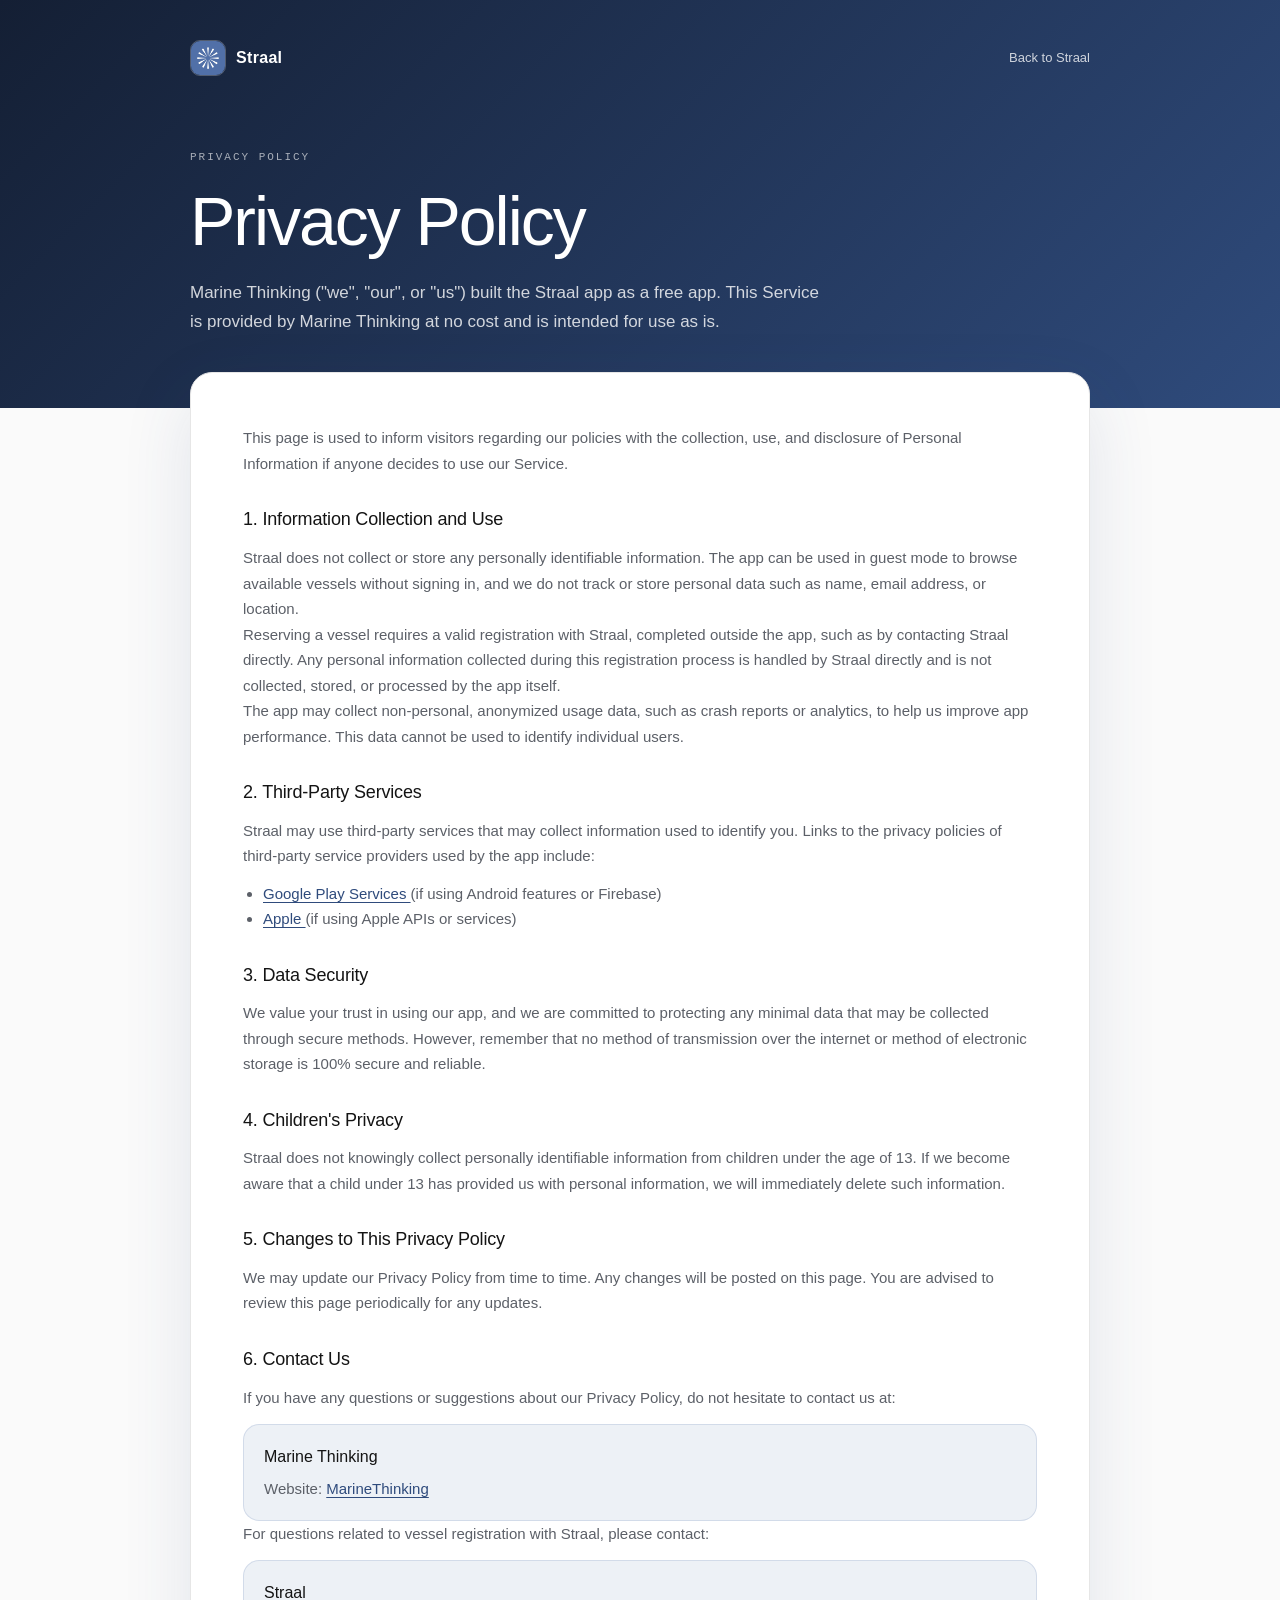
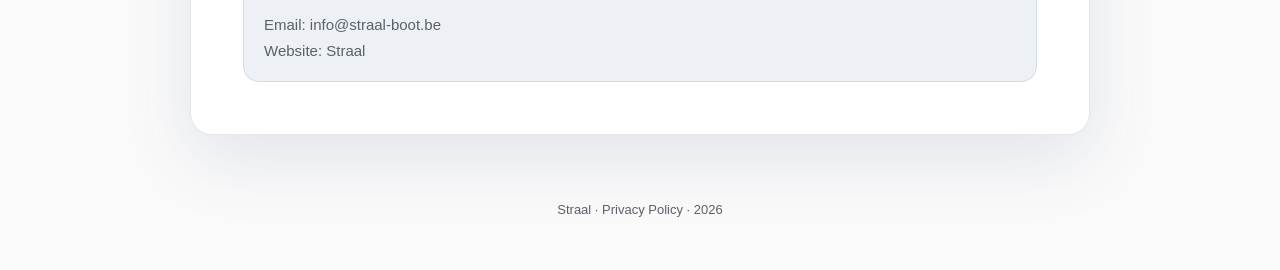
==== privacy.html @ cee1fd43 "create release page" ====
<!DOCTYPE html>
<html lang="en">
<head>
  <meta charset="UTF-8" />
  <meta name="viewport" content="width=device-width, initial-scale=1.0" />
  <title>Privacy Policy | Straal</title>
  <meta
    name="description"
    content="Privacy Policy for the Straal app, provided by Marine Thinking."
  />
  <link rel="icon" href="assets/logo-740.png" type="image/png" sizes="any" />
  <link rel="apple-touch-icon" href="assets/logo-740.png" />
  <style>
    *, *::before, *::after { box-sizing: border-box; margin: 0; padding: 0; }

    :root {
      --primary: rgb(84, 116, 170);
      --primary-dark: rgb(47, 75, 124);
      --primary-subtle: rgba(84, 116, 170, 0.1);
      --text-primary: rgb(20, 20, 20);
      --text-secondary: rgb(92, 96, 104);
      --bg-primary: rgb(255, 255, 255);
      --bg-secondary: rgb(250, 250, 250);
      --bg-dark: rgb(20, 31, 52);
      --border-ui: rgb(230, 230, 230);
      --sans: -apple-system, BlinkMacSystemFont, 'Segoe UI', 'Roboto', 'Helvetica Neue', Arial, sans-serif;
      --mono: ui-monospace, 'Cascadia Code', 'Source Code Pro', Menlo, monospace;
    }

    body {
      font-family: var(--sans);
      line-height: 1.7;
      color: var(--text-primary);
      background: var(--bg-secondary);
      min-height: 100vh;
    }

    .hero {
      background: linear-gradient(135deg, var(--bg-dark) 0%, var(--primary-dark) 100%);
      color: #fff;
      padding: 40px 24px 72px;
    }

    .wrapper {
      width: min(900px, 100%);
      margin: 0 auto;
    }

    .topbar {
      display: flex;
      align-items: center;
      justify-content: space-between;
      gap: 20px;
      margin-bottom: 72px;
    }

    .brand {
      display: inline-flex;
      align-items: center;
      gap: 10px;
      color: #fff;
      text-decoration: none;
      font-weight: 600;
      letter-spacing: 0.02em;
    }

    .brand img {
      width: 36px;
      height: 36px;
      border-radius: 10px;
      border: 1px solid rgba(255, 255, 255, 0.25);
      display: block;
    }

    .back-link {
      color: rgba(255, 255, 255, 0.78);
      text-decoration: none;
      font-size: 13px;
      transition: color 0.2s ease;
    }

    .back-link:hover,
    .back-link:focus-visible {
      color: #fff;
    }

    .eyebrow {
      font-family: var(--mono);
      font-size: 11px;
      letter-spacing: 0.18em;
      text-transform: uppercase;
      color: rgba(255, 255, 255, 0.62);
      margin-bottom: 20px;
    }

    h1 {
      font-size: clamp(40px, 7vw, 68px);
      font-weight: 200;
      line-height: 1;
      letter-spacing: -0.03em;
      margin-bottom: 24px;
    }

    .intro {
      max-width: 640px;
      color: rgba(255, 255, 255, 0.8);
      font-size: 17px;
      font-weight: 300;
    }

    main {
      padding: 0 24px 64px;
    }

    .policy-card {
      width: min(900px, 100%);
      margin: -36px auto 0;
      background: var(--bg-primary);
      border: 1px solid var(--border-ui);
      border-radius: 22px;
      padding: clamp(28px, 5vw, 52px);
      box-shadow: 0 24px 70px rgba(47, 75, 124, 0.12);
    }

    .policy-card > p,
    .policy-section {
      margin-bottom: 28px;
    }

    .policy-section:last-child {
      margin-bottom: 0;
    }

    h2 {
      font-size: 18px;
      font-weight: 500;
      letter-spacing: -0.01em;
      margin-bottom: 10px;
    }

    p,
    li {
      color: var(--text-secondary);
      font-size: 15px;
      font-weight: 300;
    }

    ul {
      margin: 12px 0 0 20px;
    }

    a {
      color: var(--primary-dark);
      text-underline-offset: 3px;
    }

    .contact-block {
      background: var(--primary-subtle);
      border: 1px solid rgba(84, 116, 170, 0.18);
      border-radius: 16px;
      padding: 18px 20px;
      margin-top: 14px;
    }

    .contact-block + .contact-block {
      margin-top: 12px;
    }

    .contact-name {
      color: var(--text-primary);
      font-weight: 500;
      margin-bottom: 6px;
    }

    footer {
      text-align: center;
      color: var(--text-secondary);
      font-size: 13px;
      padding: 0 24px 48px;
    }

    @media (max-width: 640px) {
      .topbar {
        margin-bottom: 56px;
      }

      .policy-card {
        border-radius: 18px;
      }
    }
  </style>
</head>
<body>
  <header class="hero">
    <div class="wrapper">
      <nav class="topbar" aria-label="Privacy navigation">
        <a class="brand" href="index.html" aria-label="Straal home">
          <img src="assets/logo-740.png" alt="" width="36" height="36" />
          <span>Straal</span>
        </a>
        <a class="back-link" href="index.html">Back to Straal</a>
      </nav>

      <p class="eyebrow">Privacy Policy</p>
      <h1>Privacy Policy</h1>
      <p class="intro">
        Marine Thinking ("we", "our", or "us") built the Straal app as a free app.
        This Service is provided by Marine Thinking at no cost and is intended for use as is.
      </p>
    </div>
  </header>

  <main>
    <article class="policy-card">
      <p>
        This page is used to inform visitors regarding our policies with the collection,
        use, and disclosure of Personal Information if anyone decides to use our Service.
      </p>

      <section class="policy-section">
        <h2>1. Information Collection and Use</h2>
        <p>
          Straal does not collect or store any personally identifiable information. The app
          can be used in guest mode to browse available vessels without signing in, and we
          do not track or store personal data such as name, email address, or location.
        </p>
        <p>
          Reserving a vessel requires a valid registration with Straal, completed outside
          the app, such as by contacting Straal directly. Any personal information collected
          during this registration process is handled by Straal directly and is not collected,
          stored, or processed by the app itself.
        </p>
        <p>
          The app may collect non-personal, anonymized usage data, such as crash reports
          or analytics, to help us improve app performance. This data cannot be used to
          identify individual users.
        </p>
      </section>

      <section class="policy-section">
        <h2>2. Third-Party Services</h2>
        <p>
          Straal may use third-party services that may collect information used to identify you.
          Links to the privacy policies of third-party service providers used by the app include:
        </p>
        <ul>
          <li>
            <a href="https://policies.google.com/privacy" target="_blank" rel="noopener noreferrer">
              Google Play Services
            </a>
            (if using Android features or Firebase)
          </li>
          <li>
            <a href="https://www.apple.com/legal/privacy/" target="_blank" rel="noopener noreferrer">
              Apple
            </a>
            (if using Apple APIs or services)
          </li>
        </ul>
      </section>

      <section class="policy-section">
        <h2>3. Data Security</h2>
        <p>
          We value your trust in using our app, and we are committed to protecting any minimal
          data that may be collected through secure methods. However, remember that no method
          of transmission over the internet or method of electronic storage is 100% secure
          and reliable.
        </p>
      </section>

      <section class="policy-section">
        <h2>4. Children's Privacy</h2>
        <p>
          Straal does not knowingly collect personally identifiable information from children
          under the age of 13. If we become aware that a child under 13 has provided us with
          personal information, we will immediately delete such information.
        </p>
      </section>

      <section class="policy-section">
        <h2>5. Changes to This Privacy Policy</h2>
        <p>
          We may update our Privacy Policy from time to time. Any changes will be posted on
          this page. You are advised to review this page periodically for any updates.
        </p>
      </section>

      <section class="policy-section">
        <h2>6. Contact Us</h2>
        <p>
          If you have any questions or suggestions about our Privacy Policy, do not hesitate
          to contact us at:
        </p>

        <div class="contact-block">
          <div class="contact-name">Marine Thinking</div>
          <p>
            Website:
            <a href="https://www.marinethinking.com/" target="_blank" rel="noopener noreferrer">
              MarineThinking
            </a>
          </p>
        </div>

        <p>
          For questions related to vessel registration with Straal, please contact:
        </p>

        <div class="contact-block">
          <div class="contact-name">Straal</div>
          <p>Email: info@straal-boot.be</p>
          <p>Website: Straal</p>
        </div>
      </section>
    </article>
  </main>

  <footer>
    Straal · Privacy Policy · 2026
  </footer>
</body>
</html>
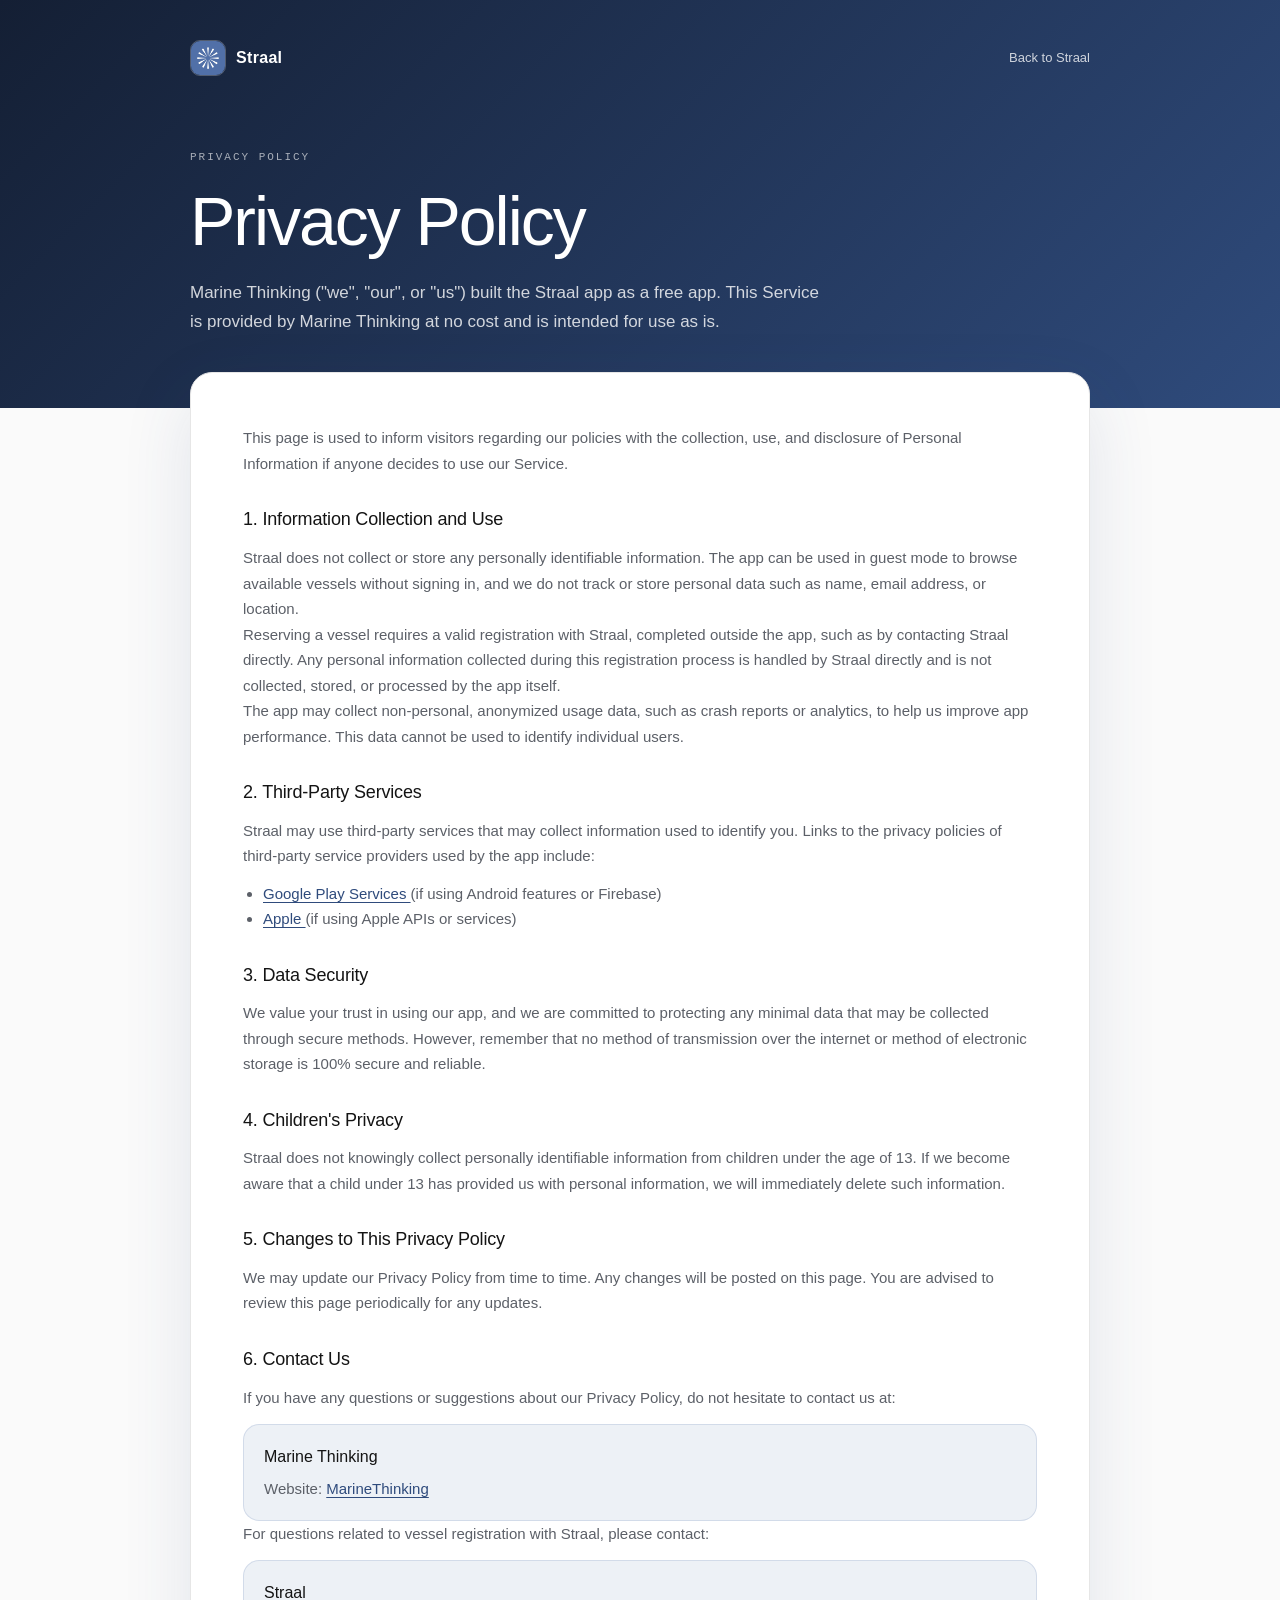
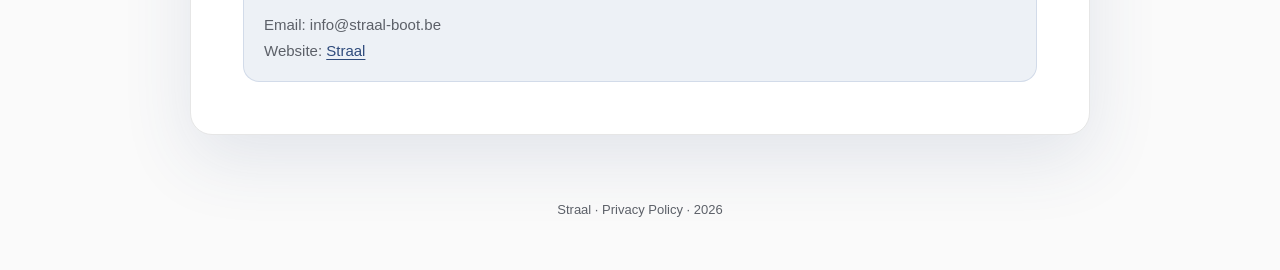
==== commit fcc92010: "update style" ====
--- a/privacy.html
+++ b/privacy.html
@@ -310,7 +310,12 @@
         <div class="contact-block">
           <div class="contact-name">Straal</div>
           <p>Email: info@straal-boot.be</p>
-          <p>Website: Straal</p>
+          <p>
+            Website:
+            <a href="https://straal-boot.be/home" target="_blank" rel="noopener noreferrer">
+              Straal
+            </a>
+          </p>
         </div>
       </section>
     </article>
